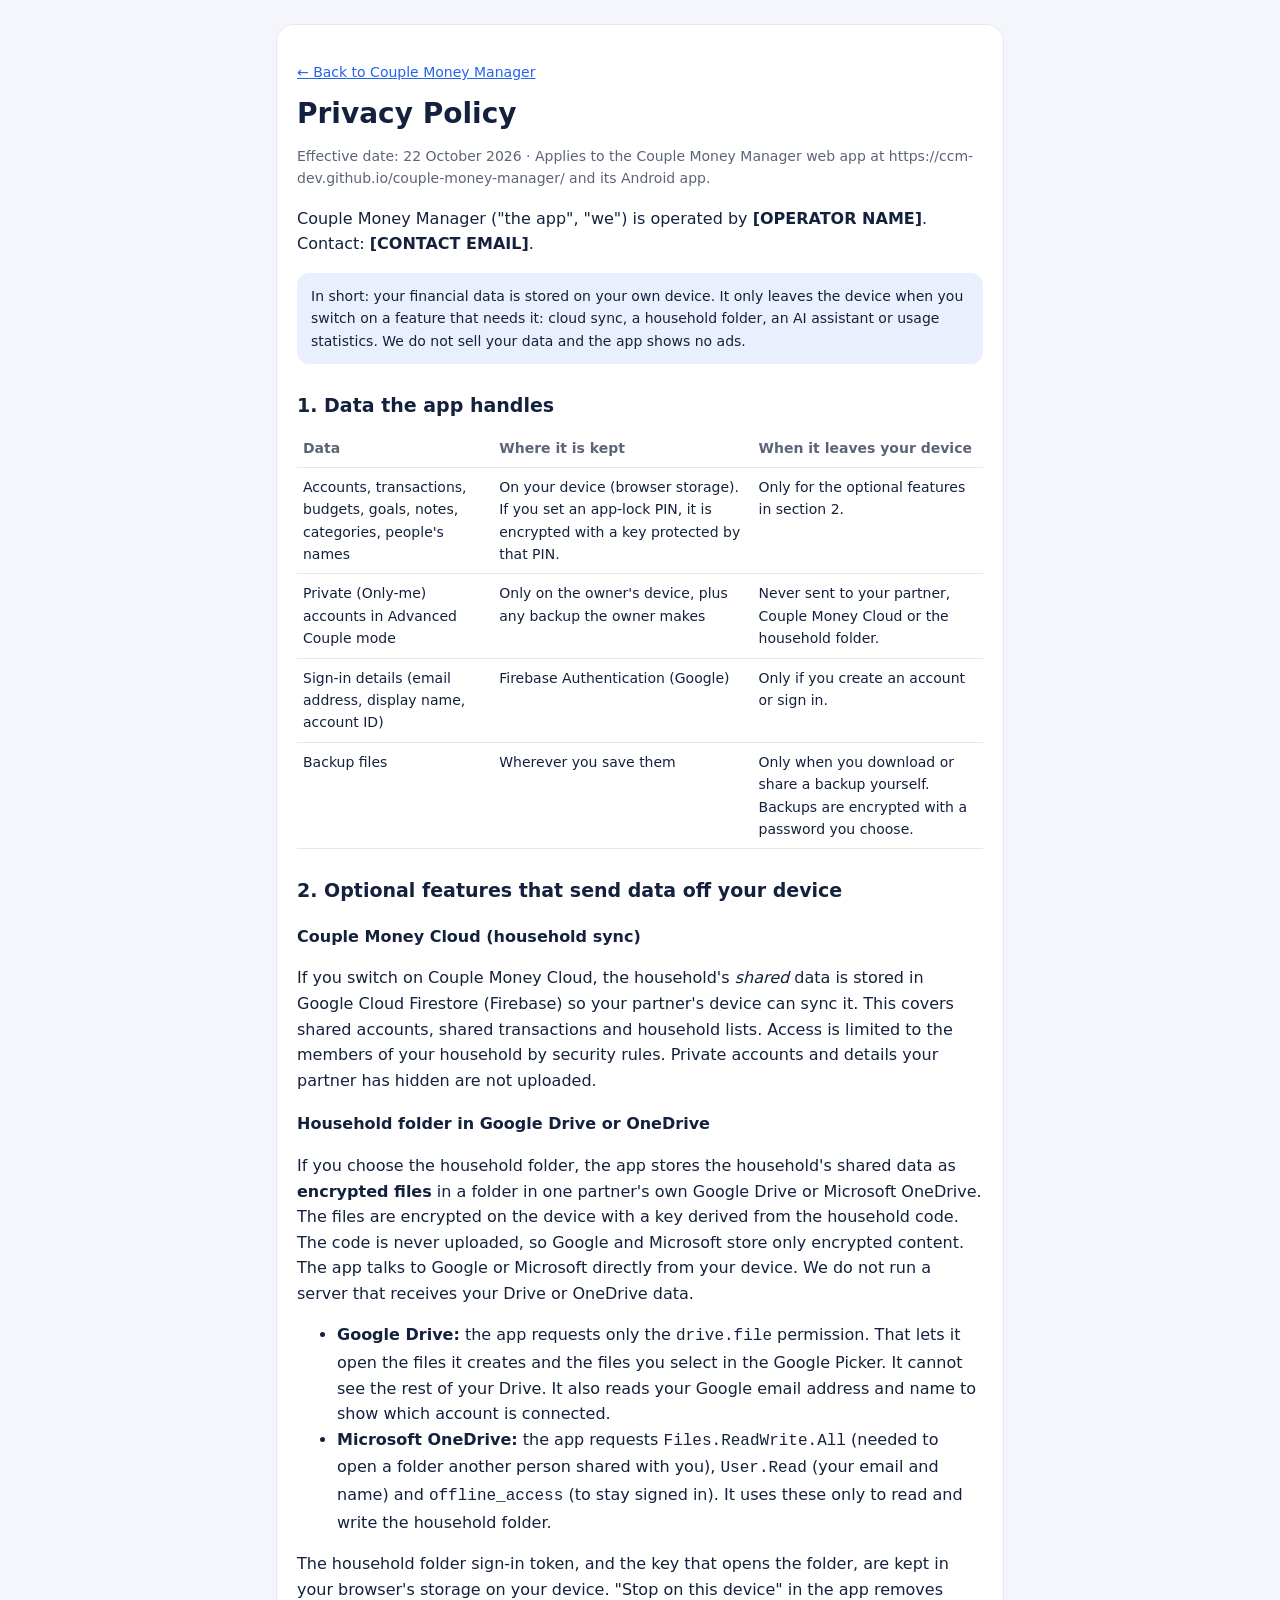
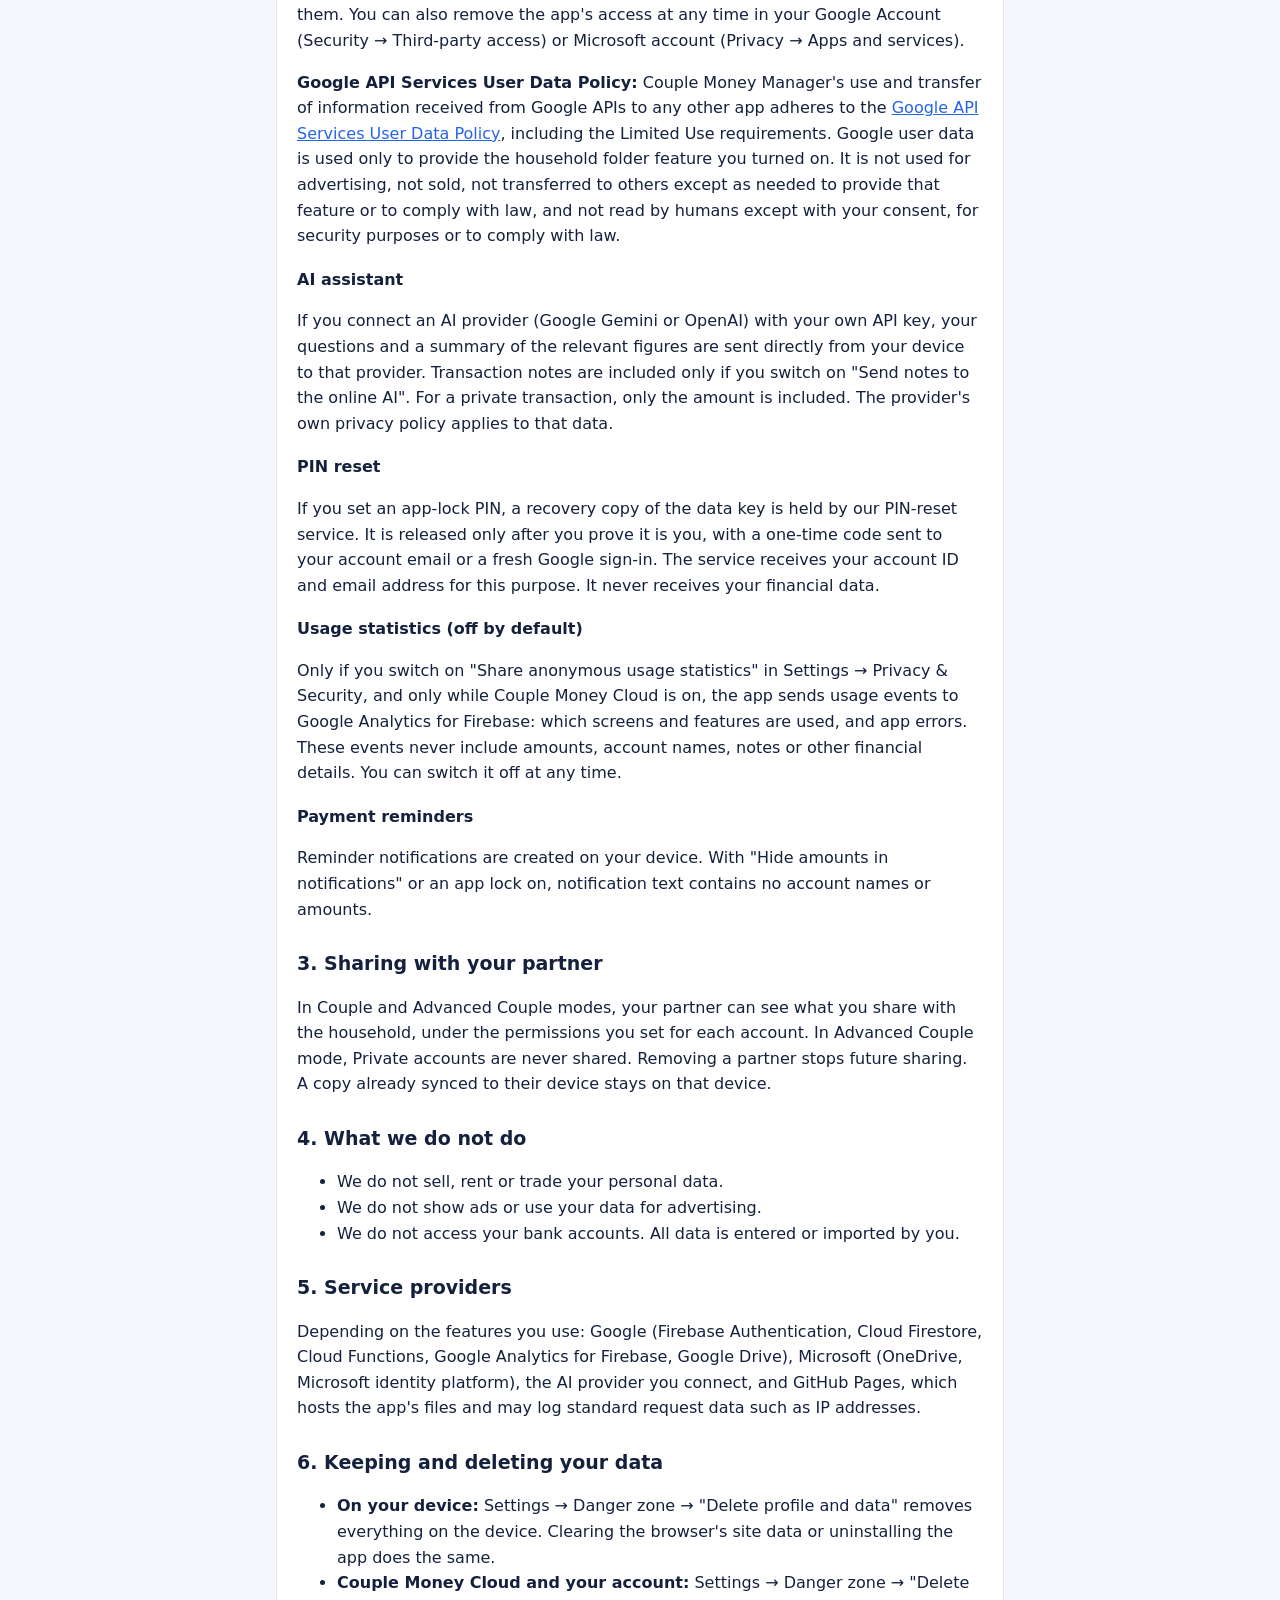
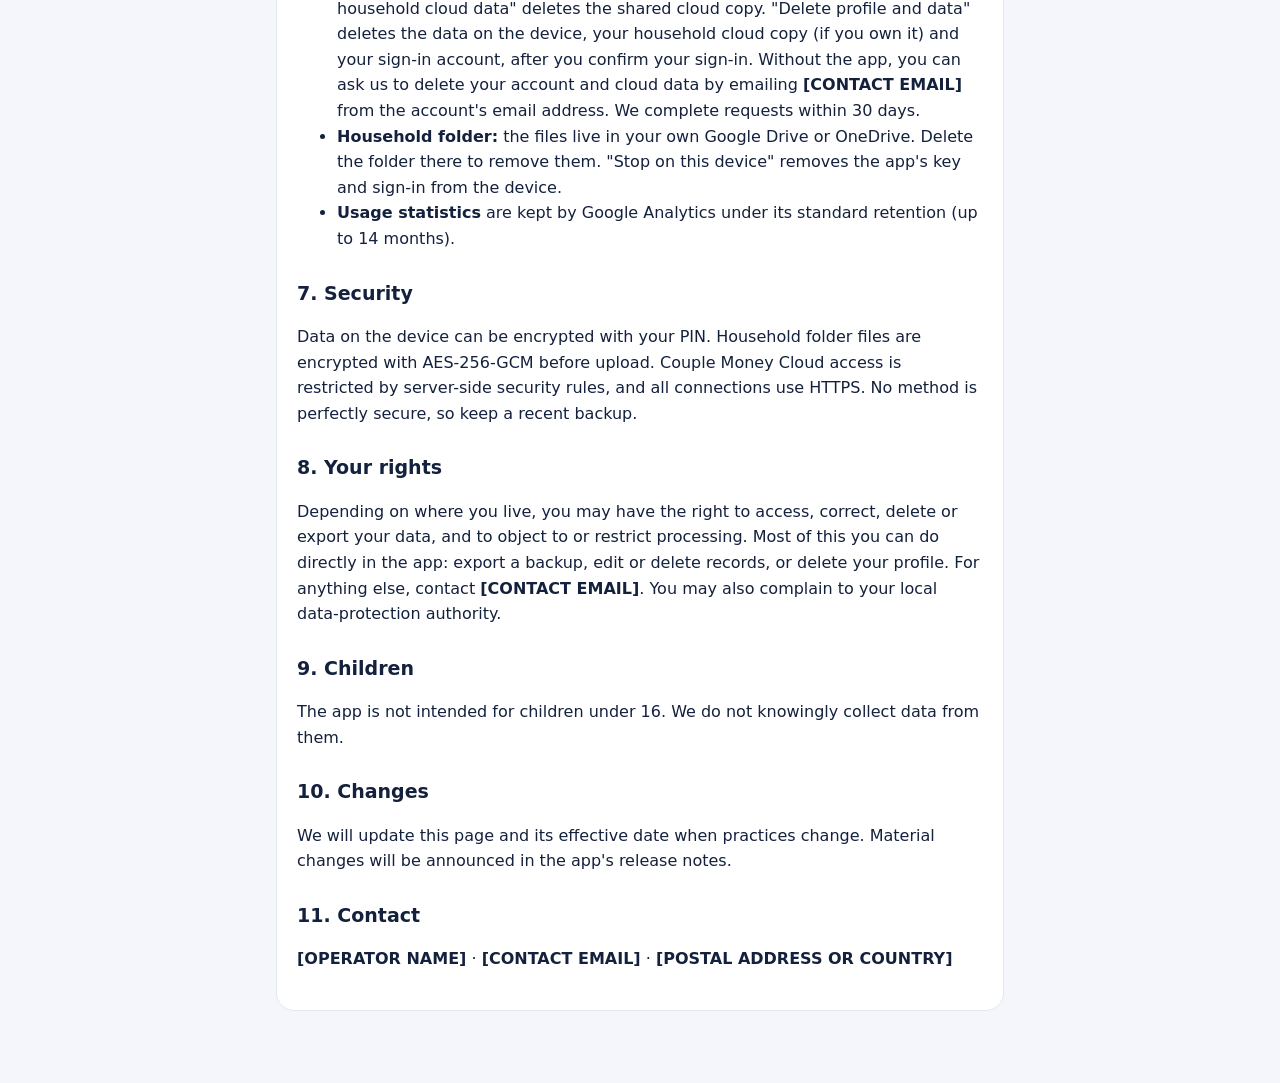
==== privacy.html @ 9ac42a76 "Add privacy policy page to the application" ====
<!doctype html>
<html lang="en">
<head>
<meta charset="utf-8">
<meta name="viewport" content="width=device-width, initial-scale=1">
<title>Privacy Policy · Couple Money Manager</title>
<meta name="description" content="How Couple Money Manager handles your data.">
<style>
:root{--bg:#f4f6fb;--card:#fff;--ink:#14213d;--muted:#5b6478;--line:#e3e7f0;--accent:#2563eb}
@media (prefers-color-scheme:dark){:root{--bg:#0f1420;--card:#171e2e;--ink:#e8ecf5;--muted:#9aa4b8;--line:#263045;--accent:#7aa2ff}}
*{box-sizing:border-box}
body{margin:0;background:var(--bg);color:var(--ink);font:16px/1.6 system-ui,-apple-system,"Segoe UI",Roboto,sans-serif}
main{max-width:760px;margin:0 auto;padding:24px 16px 64px}
.card{background:var(--card);border:1px solid var(--line);border-radius:18px;padding:22px 20px;margin-bottom:16px}
h1{font-size:28px;line-height:1.2;margin:8px 0 4px}
h2{font-size:19px;margin:26px 0 6px}
h3{font-size:16px;margin:18px 0 4px}
p,li{color:var(--ink)}
.muted{color:var(--muted);font-size:14px}
a{color:var(--accent)}
table{width:100%;border-collapse:collapse;font-size:14px;margin:8px 0}
th,td{text-align:left;vertical-align:top;padding:8px 6px;border-bottom:1px solid var(--line)}
th{color:var(--muted);font-weight:700}
.note{background:color-mix(in srgb,var(--accent) 10%,var(--card));border-radius:12px;padding:12px 14px;font-size:14px}
</style>
</head>
<body>
<main>
<div class="card">
<p class="muted"><a href="./">← Back to Couple Money Manager</a></p>
<h1>Privacy Policy</h1>
<p class="muted">Effective date: 22 October 2026 · Applies to the Couple Money Manager web app at https://ccm-dev.github.io/couple-money-manager/ and its Android app.</p>
<p>Couple Money Manager ("the app", "we") is operated by <b>[OPERATOR NAME]</b>. Contact: <b>[CONTACT EMAIL]</b>.</p>
<p class="note">In short: your financial data is stored on your own device. It only leaves the device when you switch on a feature that needs it: cloud sync, a household folder, an AI assistant or usage statistics. We do not sell your data and the app shows no ads.</p>

<h2>1. Data the app handles</h2>
<table>
<tr><th>Data</th><th>Where it is kept</th><th>When it leaves your device</th></tr>
<tr><td>Accounts, transactions, budgets, goals, notes, categories, people's names</td><td>On your device (browser storage). If you set an app-lock PIN, it is encrypted with a key protected by that PIN.</td><td>Only for the optional features in section 2.</td></tr>
<tr><td>Private (Only-me) accounts in Advanced Couple mode</td><td>Only on the owner's device, plus any backup the owner makes</td><td>Never sent to your partner, Couple Money Cloud or the household folder.</td></tr>
<tr><td>Sign-in details (email address, display name, account ID)</td><td>Firebase Authentication (Google)</td><td>Only if you create an account or sign in.</td></tr>
<tr><td>Backup files</td><td>Wherever you save them</td><td>Only when you download or share a backup yourself. Backups are encrypted with a password you choose.</td></tr>
</table>

<h2>2. Optional features that send data off your device</h2>
<h3>Couple Money Cloud (household sync)</h3>
<p>If you switch on Couple Money Cloud, the household's <i>shared</i> data is stored in Google Cloud Firestore (Firebase) so your partner's device can sync it. This covers shared accounts, shared transactions and household lists. Access is limited to the members of your household by security rules. Private accounts and details your partner has hidden are not uploaded.</p>
<h3>Household folder in Google Drive or OneDrive</h3>
<p>If you choose the household folder, the app stores the household's shared data as <b>encrypted files</b> in a folder in one partner's own Google Drive or Microsoft OneDrive. The files are encrypted on the device with a key derived from the household code. The code is never uploaded, so Google and Microsoft store only encrypted content. The app talks to Google or Microsoft directly from your device. We do not run a server that receives your Drive or OneDrive data.</p>
<ul>
<li><b>Google Drive:</b> the app requests only the <code>drive.file</code> permission. That lets it open the files it creates and the files you select in the Google Picker. It cannot see the rest of your Drive. It also reads your Google email address and name to show which account is connected.</li>
<li><b>Microsoft OneDrive:</b> the app requests <code>Files.ReadWrite.All</code> (needed to open a folder another person shared with you), <code>User.Read</code> (your email and name) and <code>offline_access</code> (to stay signed in). It uses these only to read and write the household folder.</li>
</ul>
<p>The household folder sign-in token, and the key that opens the folder, are kept in your browser's storage on your device. "Stop on this device" in the app removes them. You can also remove the app's access at any time in your Google Account (Security → Third-party access) or Microsoft account (Privacy → Apps and services).</p>
<p><b>Google API Services User Data Policy:</b> Couple Money Manager's use and transfer of information received from Google APIs to any other app adheres to the <a href="https://developers.google.com/terms/api-services-user-data-policy" rel="noopener">Google API Services User Data Policy</a>, including the Limited Use requirements. Google user data is used only to provide the household folder feature you turned on. It is not used for advertising, not sold, not transferred to others except as needed to provide that feature or to comply with law, and not read by humans except with your consent, for security purposes or to comply with law.</p>
<h3>AI assistant</h3>
<p>If you connect an AI provider (Google Gemini or OpenAI) with your own API key, your questions and a summary of the relevant figures are sent directly from your device to that provider. Transaction notes are included only if you switch on "Send notes to the online AI". For a private transaction, only the amount is included. The provider's own privacy policy applies to that data.</p>
<h3>PIN reset</h3>
<p>If you set an app-lock PIN, a recovery copy of the data key is held by our PIN-reset service. It is released only after you prove it is you, with a one-time code sent to your account email or a fresh Google sign-in. The service receives your account ID and email address for this purpose. It never receives your financial data.</p>
<h3>Usage statistics (off by default)</h3>
<p>Only if you switch on "Share anonymous usage statistics" in Settings → Privacy &amp; Security, and only while Couple Money Cloud is on, the app sends usage events to Google Analytics for Firebase: which screens and features are used, and app errors. These events never include amounts, account names, notes or other financial details. You can switch it off at any time.</p>
<h3>Payment reminders</h3>
<p>Reminder notifications are created on your device. With "Hide amounts in notifications" or an app lock on, notification text contains no account names or amounts.</p>

<h2>3. Sharing with your partner</h2>
<p>In Couple and Advanced Couple modes, your partner can see what you share with the household, under the permissions you set for each account. In Advanced Couple mode, Private accounts are never shared. Removing a partner stops future sharing. A copy already synced to their device stays on that device.</p>

<h2>4. What we do not do</h2>
<ul>
<li>We do not sell, rent or trade your personal data.</li>
<li>We do not show ads or use your data for advertising.</li>
<li>We do not access your bank accounts. All data is entered or imported by you.</li>
</ul>

<h2>5. Service providers</h2>
<p>Depending on the features you use: Google (Firebase Authentication, Cloud Firestore, Cloud Functions, Google Analytics for Firebase, Google Drive), Microsoft (OneDrive, Microsoft identity platform), the AI provider you connect, and GitHub Pages, which hosts the app's files and may log standard request data such as IP addresses.</p>

<h2 id="delete">6. Keeping and deleting your data</h2>
<ul>
<li><b>On your device:</b> Settings → Danger zone → "Delete profile and data" removes everything on the device. Clearing the browser's site data or uninstalling the app does the same.</li>
<li><b>Couple Money Cloud and your account:</b> Settings → Danger zone → "Delete household cloud data" deletes the shared cloud copy. "Delete profile and data" deletes the data on the device, your household cloud copy (if you own it) and your sign-in account, after you confirm your sign-in. Without the app, you can ask us to delete your account and cloud data by emailing <b>[CONTACT EMAIL]</b> from the account's email address. We complete requests within 30 days.</li>
<li><b>Household folder:</b> the files live in your own Google Drive or OneDrive. Delete the folder there to remove them. "Stop on this device" removes the app's key and sign-in from the device.</li>
<li><b>Usage statistics</b> are kept by Google Analytics under its standard retention (up to 14 months).</li>
</ul>

<h2>7. Security</h2>
<p>Data on the device can be encrypted with your PIN. Household folder files are encrypted with AES-256-GCM before upload. Couple Money Cloud access is restricted by server-side security rules, and all connections use HTTPS. No method is perfectly secure, so keep a recent backup.</p>

<h2>8. Your rights</h2>
<p>Depending on where you live, you may have the right to access, correct, delete or export your data, and to object to or restrict processing. Most of this you can do directly in the app: export a backup, edit or delete records, or delete your profile. For anything else, contact <b>[CONTACT EMAIL]</b>. You may also complain to your local data-protection authority.</p>

<h2>9. Children</h2>
<p>The app is not intended for children under 16. We do not knowingly collect data from them.</p>

<h2>10. Changes</h2>
<p>We will update this page and its effective date when practices change. Material changes will be announced in the app's release notes.</p>

<h2>11. Contact</h2>
<p><b>[OPERATOR NAME]</b> · <b>[CONTACT EMAIL]</b> · <b>[POSTAL ADDRESS OR COUNTRY]</b></p>
</div>
</main>
</body>
</html>
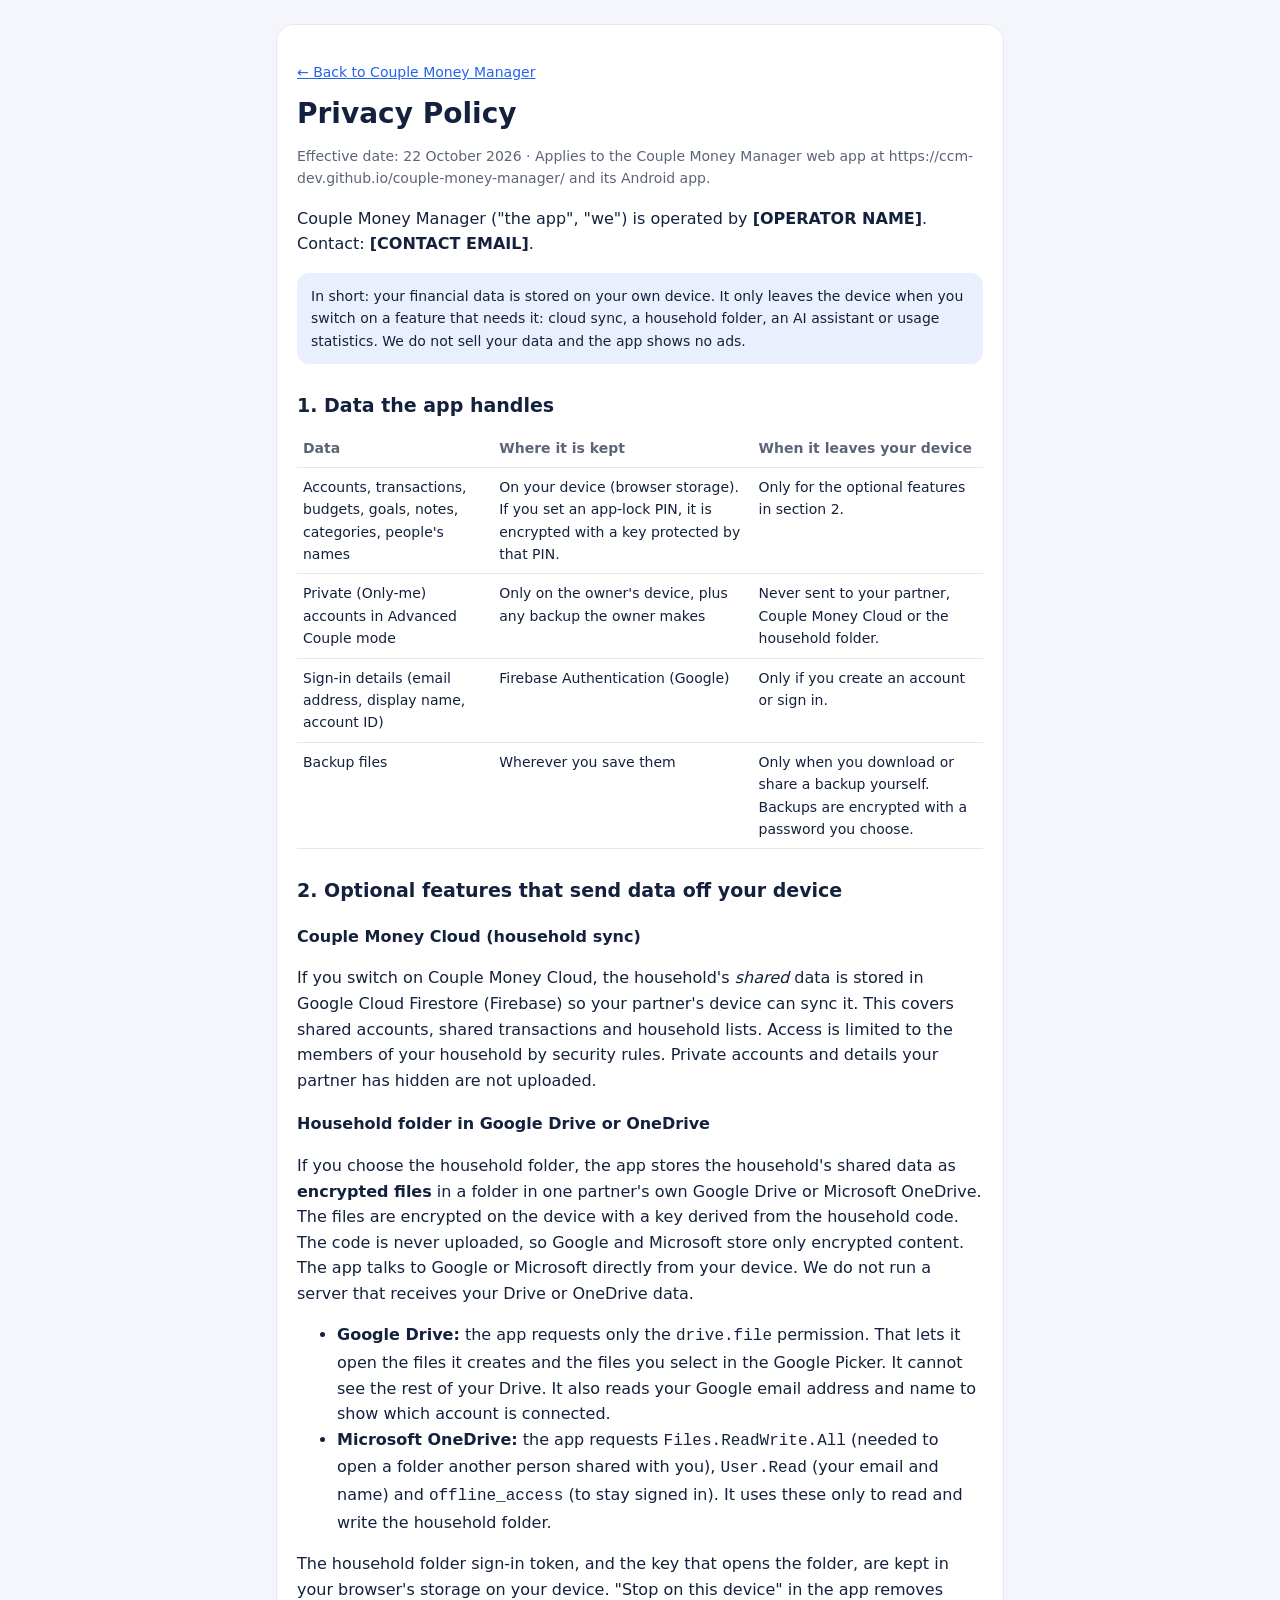
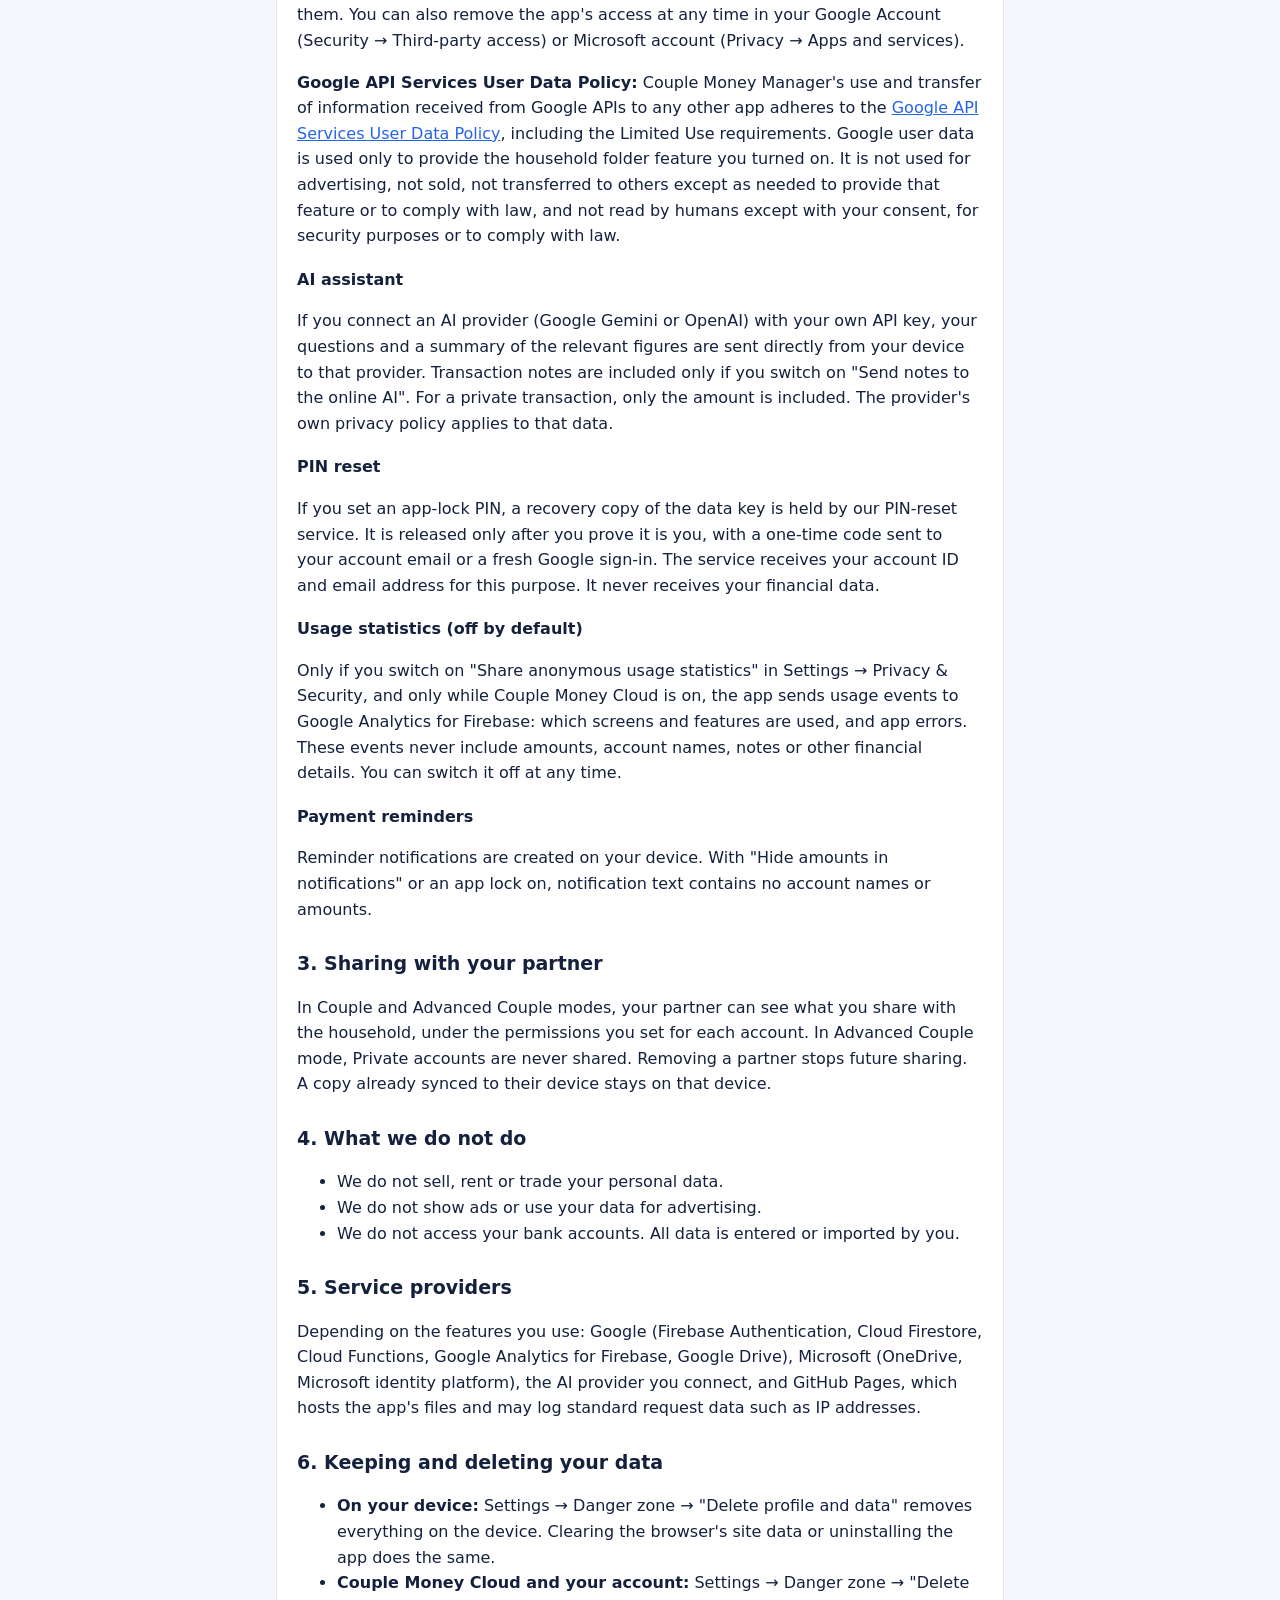
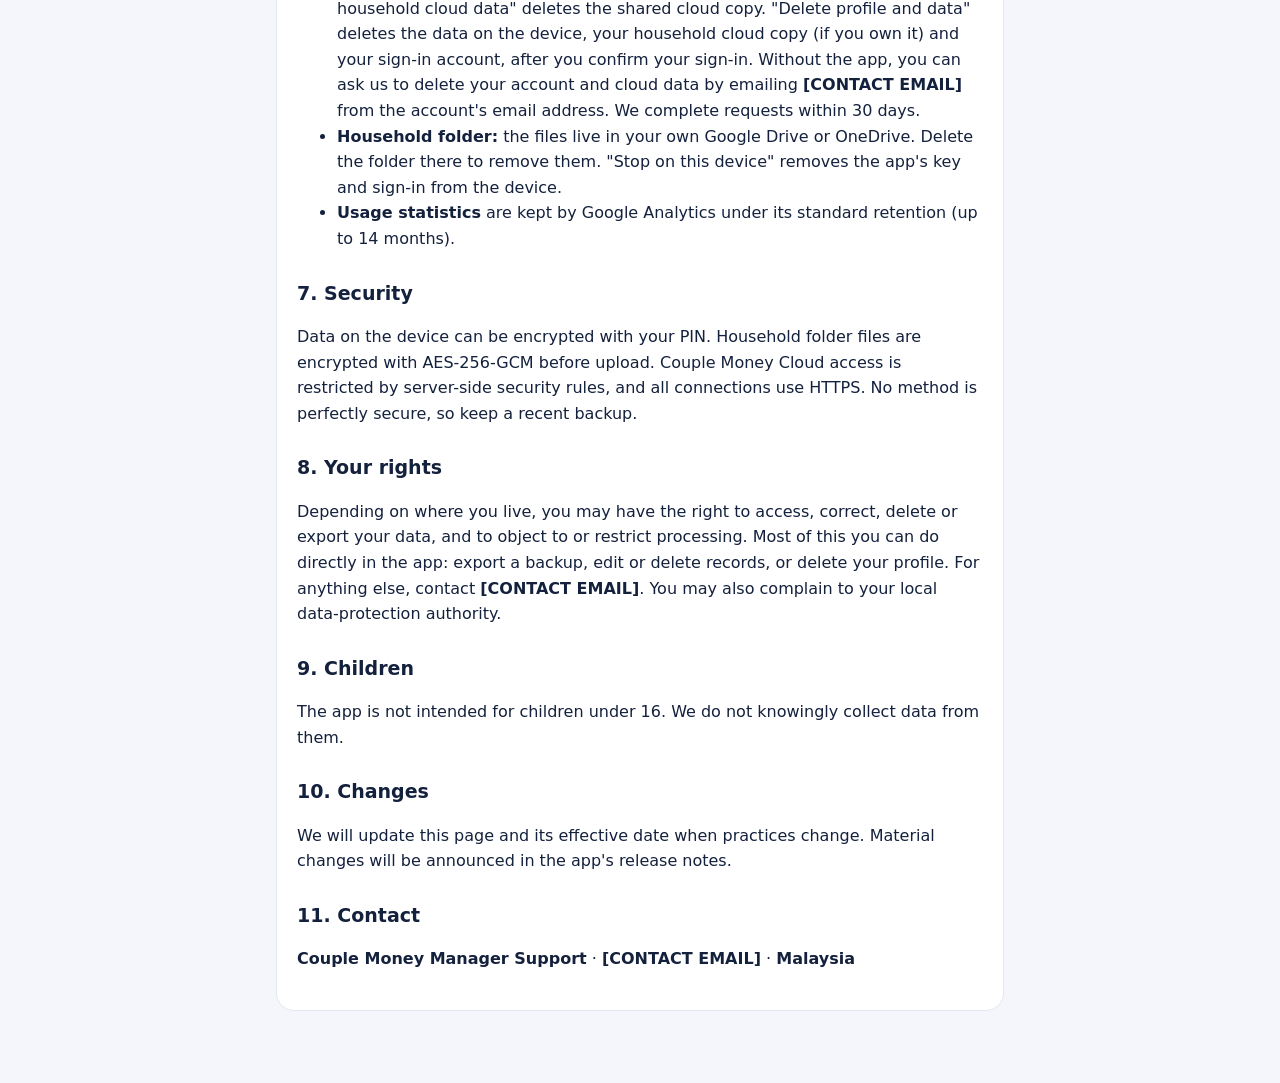
==== commit e3a9936e: "Update contact information in privacy.html" ====
--- a/privacy.html
+++ b/privacy.html
@@ -96,7 +96,7 @@
 <p>We will update this page and its effective date when practices change. Material changes will be announced in the app's release notes.</p>
 
 <h2>11. Contact</h2>
-<p><b>[OPERATOR NAME]</b> · <b>[CONTACT EMAIL]</b> · <b>[POSTAL ADDRESS OR COUNTRY]</b></p>
+<p><b>Couple Money Manager Support</b> · <b>[CONTACT EMAIL]</b> · <b>Malaysia</b></p>
 </div>
 </main>
 </body>
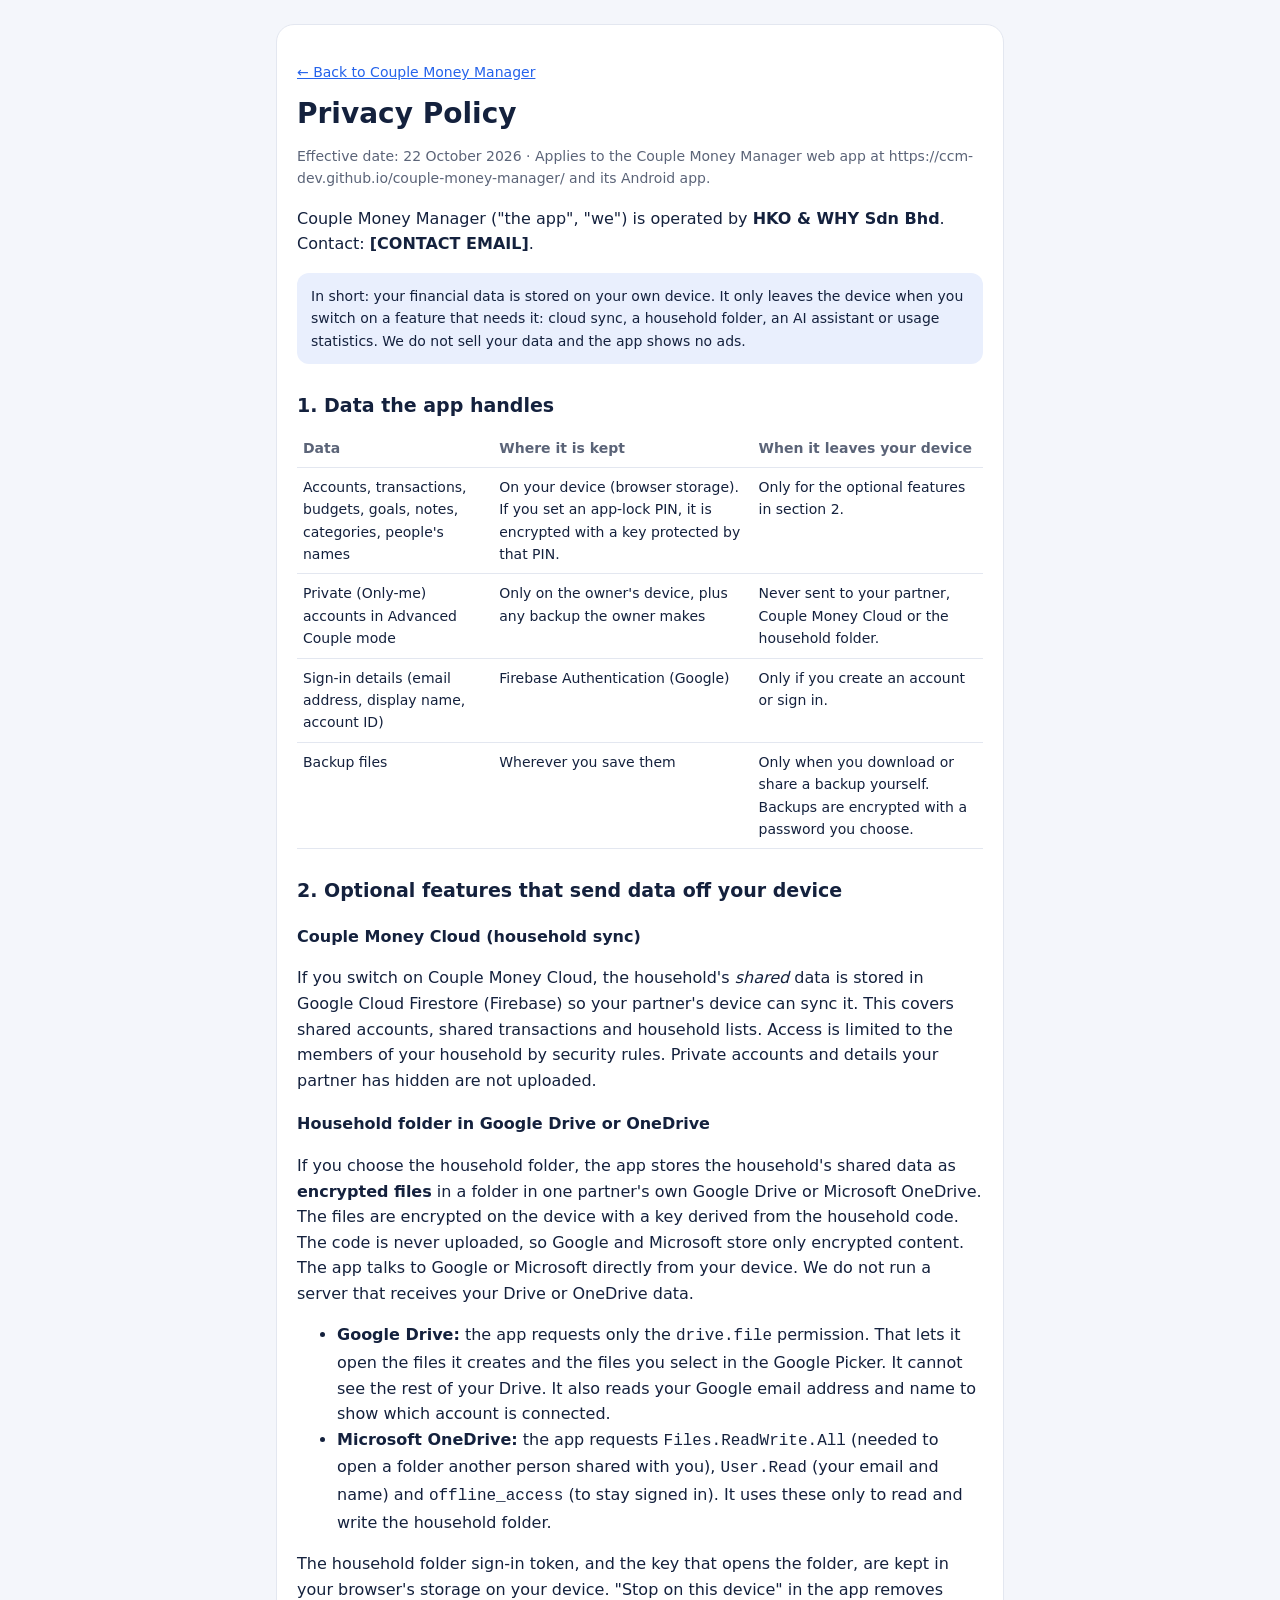
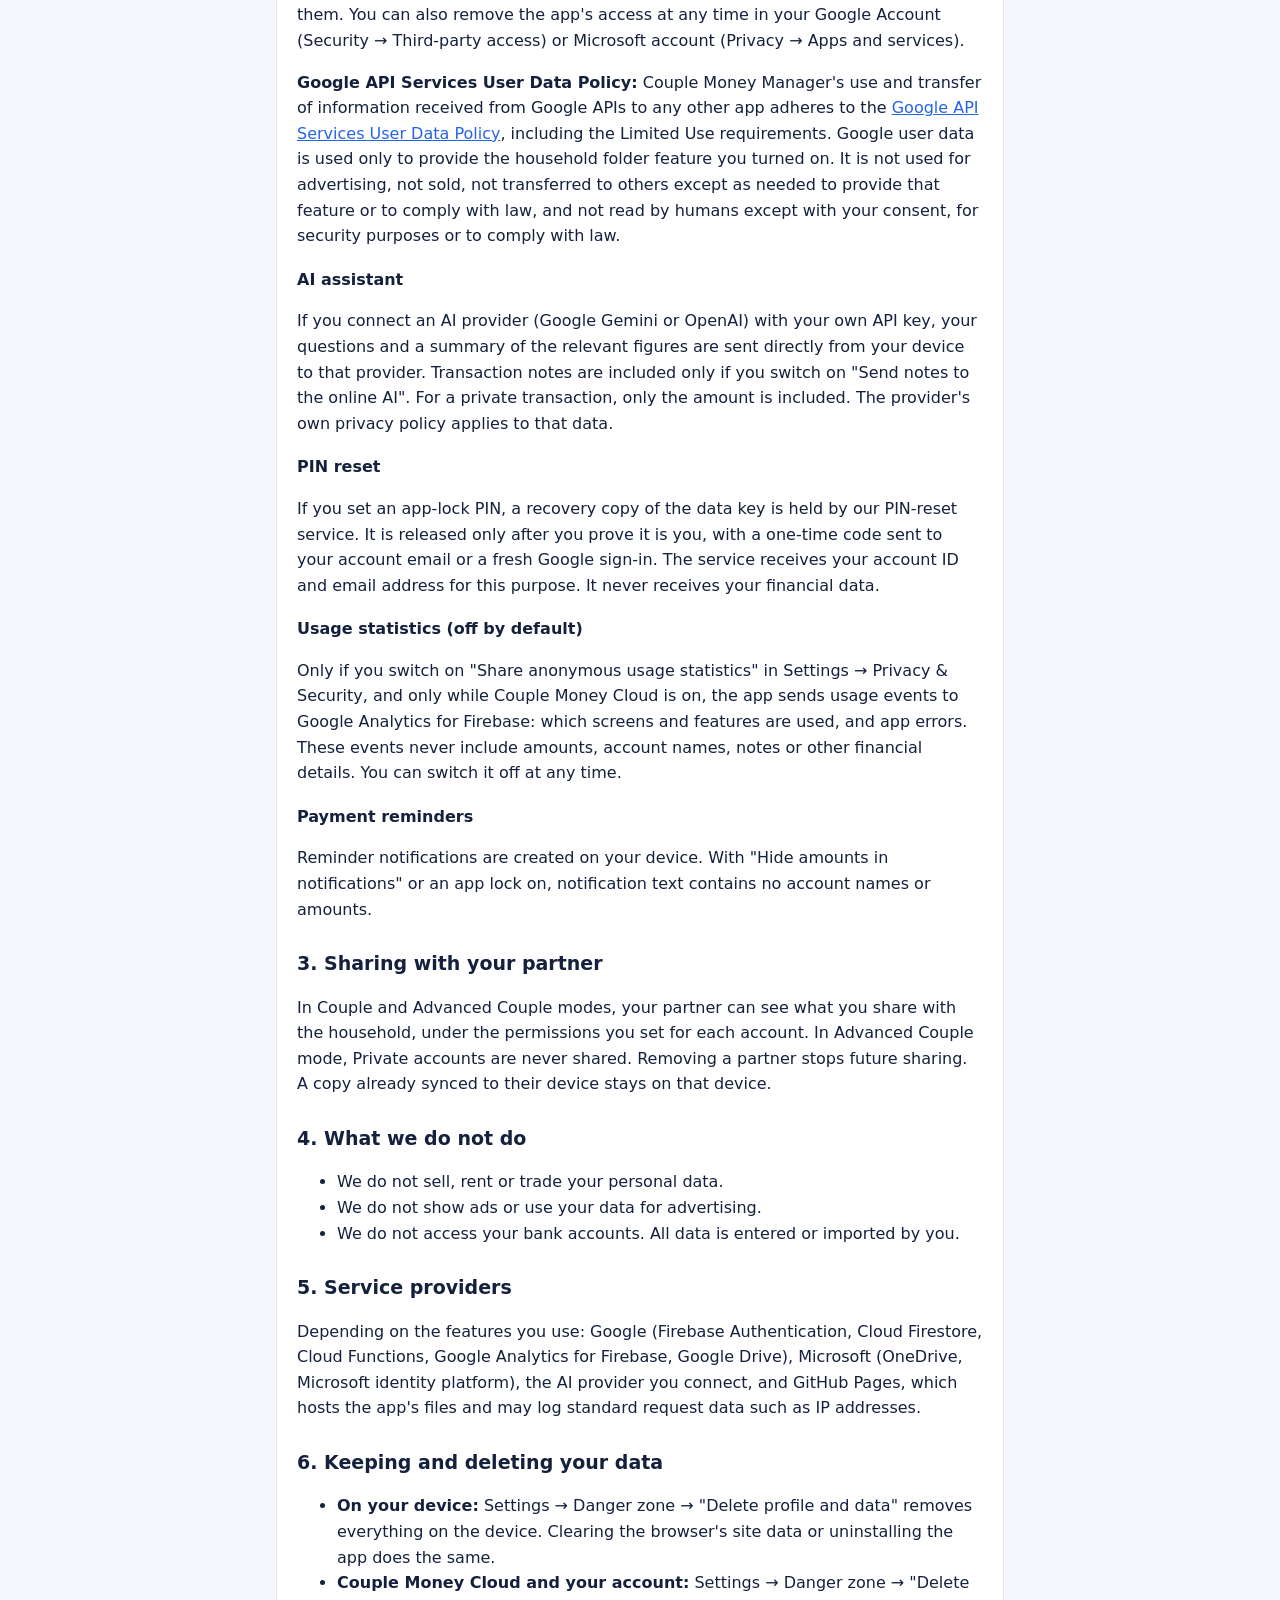
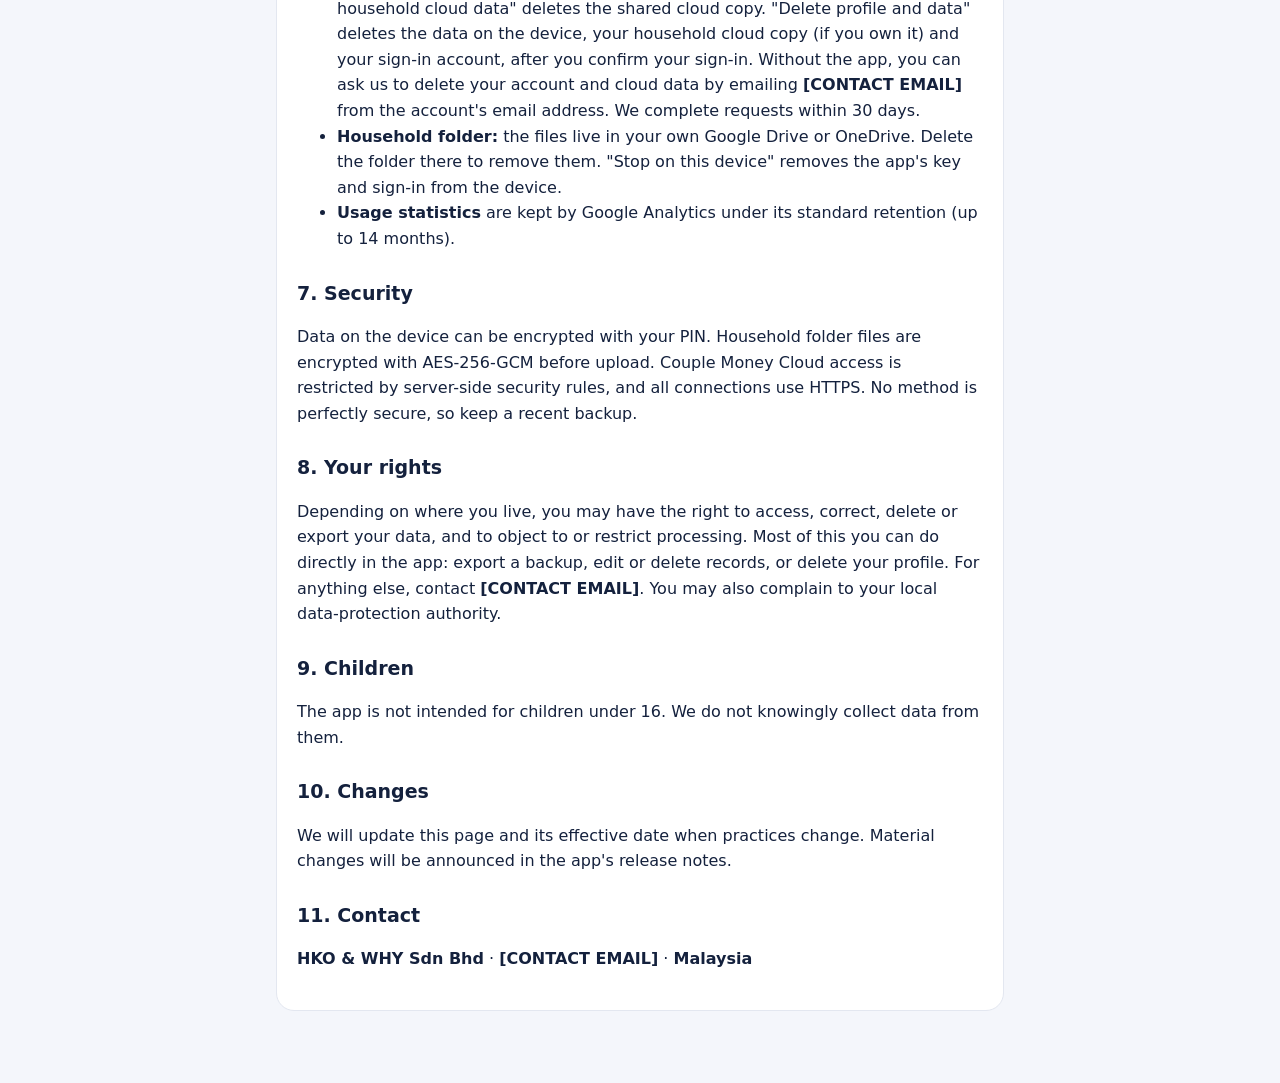
==== commit b8d9a3ce: "Update operator name in privacy policy" ====
--- a/privacy.html
+++ b/privacy.html
@@ -30,7 +30,7 @@
 <p class="muted"><a href="./">← Back to Couple Money Manager</a></p>
 <h1>Privacy Policy</h1>
 <p class="muted">Effective date: 22 October 2026 · Applies to the Couple Money Manager web app at https://ccm-dev.github.io/couple-money-manager/ and its Android app.</p>
-<p>Couple Money Manager ("the app", "we") is operated by <b>[OPERATOR NAME]</b>. Contact: <b>[CONTACT EMAIL]</b>.</p>
+<p>Couple Money Manager ("the app", "we") is operated by <b>HKO & WHY Sdn Bhd</b>. Contact: <b>[CONTACT EMAIL]</b>.</p>
 <p class="note">In short: your financial data is stored on your own device. It only leaves the device when you switch on a feature that needs it: cloud sync, a household folder, an AI assistant or usage statistics. We do not sell your data and the app shows no ads.</p>
 
 <h2>1. Data the app handles</h2>
@@ -96,7 +96,7 @@
 <p>We will update this page and its effective date when practices change. Material changes will be announced in the app's release notes.</p>
 
 <h2>11. Contact</h2>
-<p><b>Couple Money Manager Support</b> · <b>[CONTACT EMAIL]</b> · <b>Malaysia</b></p>
+<p><b>HKO & WHY Sdn Bhd</b> · <b>[CONTACT EMAIL]</b> · <b>Malaysia</b></p>
 </div>
 </main>
 </body>
